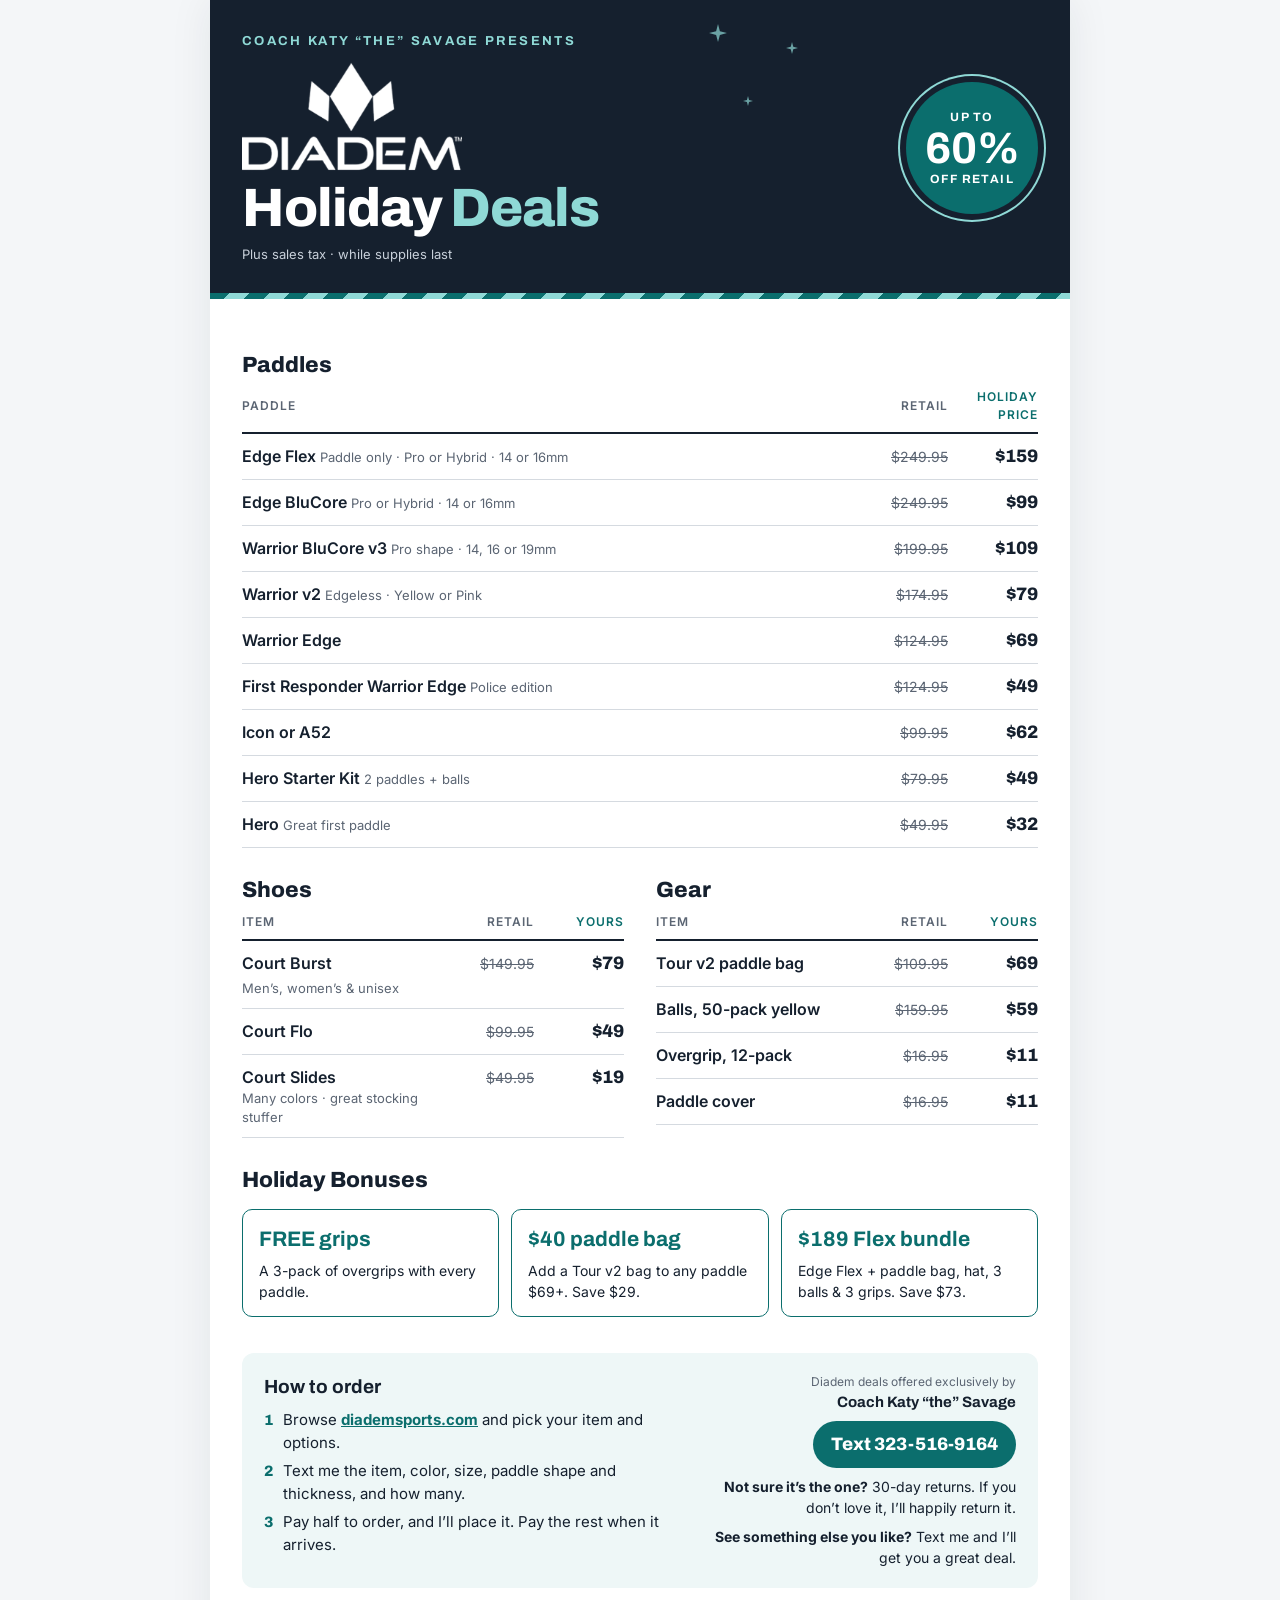
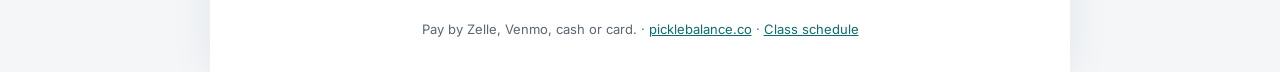
==== diadem/index.html @ 0bd2272b "Add Diadem holiday deals page and public schedule page - /diadem: holiday price sheet for Diadem gea" ====
<!DOCTYPE html>
<html lang="en">
<head>
  <meta charset="UTF-8">
  <meta name="viewport" content="width=device-width, initial-scale=1.0">
  <title>Diadem Holiday Deals | Coach Katy “the” Savage</title>
  <meta name="description" content="Holiday pricing on Diadem paddles, shoes and gear — offered exclusively by Coach Katy “the” Savage.">
  <meta property="og:title" content="Diadem Holiday Deals with Coach Katy">
  <meta property="og:description" content="Up to 60% off retail on Diadem paddles, shoes and gear. Text Coach Katy to order.">
  <meta property="og:url" content="https://picklebalance.co/diadem/">
  <link rel="preconnect" href="https://fonts.googleapis.com">
  <link rel="stylesheet" href="https://fonts.googleapis.com/css2?family=Archivo:wght@700;800&family=Inter:wght@400;500;600&display=swap">
  <!--
    SEASONAL UPDATE GUIDE
    - Season name: the <h1> and the "season" line in the header.
    - Prices: each row is <tr><td>Name <span>options</span></td><td class="was">$retail</td><td class="now">$yours</td></tr>.
    - Bonuses: the three .bonus cards.
    - "Up to X%" badge: highest discount on the page.
  -->
  <style>
    :root { --navy: #15202e; --teal: #0b6e6d; --teal-light: #8fd9d6; --mint: #eef7f7; --muted: #5b6573; --line: #d5dae0; }
    * { box-sizing: border-box; }
    body { margin: 0; font-family: Inter, system-ui, sans-serif; color: var(--navy); background: #f4f6f8; line-height: 1.5; }
    a { color: var(--teal); }
    .wrap { max-width: 860px; margin: 0 auto; background: #fff; min-height: 100vh; box-shadow: 0 0 40px rgba(21,32,46,.08); }
    header.top { position: relative; overflow: hidden; background: var(--navy); color: #fff; padding: 32px 32px 28px; display: flex; justify-content: space-between; align-items: center; gap: 24px; }
    .eyebrow { font-family: Archivo, sans-serif; font-size: 13px; font-weight: 700; letter-spacing: .18em; text-transform: uppercase; color: var(--teal-light); margin: 0 0 10px; }
    .logo { width: 220px; max-width: 60vw; height: auto; display: block; margin: 4px 0 8px; }
    h1 { margin: 0; font-family: Archivo, sans-serif; font-size: clamp(38px, 7vw, 54px); line-height: 1; font-weight: 800; letter-spacing: -.02em; }
    h1 span { color: var(--teal-light); }
    .season { font-size: 13px; color: #c8d0da; margin: 10px 0 0; }
    .badge { flex-shrink: 0; width: 132px; height: 132px; border-radius: 50%; background: var(--teal); box-shadow: 0 0 0 6px var(--navy), 0 0 0 8px var(--teal-light);
      display: flex; flex-direction: column; align-items: center; justify-content: center; font-family: Archivo, sans-serif; text-transform: uppercase; }
    .badge small { font-size: 12px; font-weight: 700; letter-spacing: .12em; }
    .badge b { font-size: 44px; line-height: 1; }
    .spark { position: absolute; opacity: .7; }
    .ribbon { height: 6px; background: repeating-linear-gradient(135deg, var(--teal) 0 14px, var(--teal-light) 14px 28px); }
    main { padding: 24px 32px 8px; }
    h2 { font-family: Archivo, sans-serif; font-size: 22px; font-weight: 800; margin: 26px 0 0; }
    table { width: 100%; border-collapse: collapse; margin-top: 6px; }
    th { font-size: 12px; font-weight: 600; text-transform: uppercase; letter-spacing: .08em; color: var(--muted); text-align: right; padding: 0 0 8px; border-bottom: 2px solid var(--navy); }
    th:first-child { text-align: left; }
    th.yours { color: var(--teal); }
    td { padding: 9px 0; border-bottom: 1px solid var(--line); vertical-align: baseline; }
    td:first-child { font-weight: 600; padding-right: 12px; }
    td span { font-weight: 400; color: var(--muted); font-size: 13px; display: inline-block; }
    td.was { text-align: right; color: var(--muted); text-decoration: line-through; font-size: 14px; width: 90px; }
    td.now { text-align: right; font-family: Archivo, sans-serif; font-weight: 800; font-size: 18px; width: 90px; }
    .two { display: grid; grid-template-columns: repeat(2, minmax(0, 1fr)); gap: 32px; }
    .bonuses { display: grid; grid-template-columns: repeat(3, minmax(0, 1fr)); gap: 12px; margin-top: 12px; }
    .bonus { border: 1.5px solid var(--teal); border-radius: 10px; padding: 14px 16px; }
    .bonus b { display: block; font-family: Archivo, sans-serif; font-size: 21px; color: var(--teal); }
    .bonus p { margin: 4px 0 0; font-size: 14px; }
    .order { margin: 28px 32px 32px; background: var(--mint); border-radius: 12px; padding: 20px 22px; display: grid; grid-template-columns: minmax(0, 1.3fr) minmax(0, 1fr); gap: 24px; }
    .order h3 { font-family: Archivo, sans-serif; font-size: 19px; margin: 0 0 8px; }
    .order ol { margin: 0; padding-left: 0; list-style: none; counter-reset: s; }
    .order li { counter-increment: s; display: flex; gap: 10px; margin: 6px 0; font-size: 15px; }
    .order li::before { content: counter(s); font-family: Archivo, sans-serif; font-weight: 800; color: var(--teal); }
    .contact { text-align: right; display: flex; flex-direction: column; align-items: flex-end; gap: 8px; font-size: 14px; }
    .by { font-size: 12px; color: var(--muted); }
    .by strong { display: block; font-family: Archivo, sans-serif; font-size: 15px; color: var(--navy); }
    .text-btn { display: inline-block; background: var(--teal); color: #fff; text-decoration: none; font-family: Archivo, sans-serif; font-weight: 800; font-size: 18px; padding: 10px 18px; border-radius: 999px; }
    footer { text-align: center; font-size: 13px; color: var(--muted); padding: 0 32px 32px; }
    @media (max-width: 640px) {
      header.top { flex-direction: column; align-items: flex-start; padding: 26px 22px; }
      .badge { width: 104px; height: 104px; position: absolute; right: 18px; top: 18px; }
      .badge b { font-size: 34px; } .badge small { font-size: 10px; }
      .eyebrow { max-width: calc(100% - 118px); }
      main { padding: 18px 20px 4px; }
      .two, .bonuses, .order { grid-template-columns: 1fr; }
      .two { gap: 0; }
      .order { margin: 24px 20px; }
      .contact { text-align: left; align-items: flex-start; }
    }
  </style>
</head>
<body>
<div class="wrap">
  <header class="top">
    <svg class="spark" aria-hidden="true" width="18" height="18" viewBox="0 0 24 24" style="left:58%;top:24px"><path d="M12 0 L14.5 9.5 L24 12 L14.5 14.5 L12 24 L9.5 14.5 L0 12 L9.5 9.5 Z" fill="#8fd9d6"/></svg>
    <svg class="spark" aria-hidden="true" width="10" height="10" viewBox="0 0 24 24" style="left:62%;top:96px"><path d="M12 0 L14.5 9.5 L24 12 L14.5 14.5 L12 24 L9.5 14.5 L0 12 L9.5 9.5 Z" fill="#8fd9d6"/></svg>
    <svg class="spark" aria-hidden="true" width="12" height="12" viewBox="0 0 24 24" style="left:67%;top:42px"><path d="M12 0 L14.5 9.5 L24 12 L14.5 14.5 L12 24 L9.5 14.5 L0 12 L9.5 9.5 Z" fill="#8fd9d6"/></svg>
    <div>
      <p class="eyebrow">Coach Katy &ldquo;the&rdquo; Savage presents</p>
      <img class="logo" src="diadem-logo.png" alt="Diadem">
      <h1>Holiday <span>Deals</span></h1>
      <p class="season">Plus sales tax &middot; while supplies last</p>
    </div>
    <div class="badge"><small>Up to</small><b>60%</b><small>off retail</small></div>
  </header>
  <div class="ribbon" aria-hidden="true"></div>

  <main>
    <h2>Paddles</h2>
    <table>
      <thead><tr><th>Paddle</th><th>Retail</th><th class="yours">Holiday price</th></tr></thead>
      <tbody>
        <tr><td>Edge Flex <span>Paddle only &middot; Pro or Hybrid &middot; 14 or 16mm</span></td><td class="was">$249.95</td><td class="now">$159</td></tr>
        <tr><td>Edge BluCore <span>Pro or Hybrid &middot; 14 or 16mm</span></td><td class="was">$249.95</td><td class="now">$99</td></tr>
        <tr><td>Warrior BluCore v3 <span>Pro shape &middot; 14, 16 or 19mm</span></td><td class="was">$199.95</td><td class="now">$109</td></tr>
        <tr><td>Warrior v2 <span>Edgeless &middot; Yellow or Pink</span></td><td class="was">$174.95</td><td class="now">$79</td></tr>
        <tr><td>Warrior Edge</td><td class="was">$124.95</td><td class="now">$69</td></tr>
        <tr><td>First Responder Warrior Edge <span>Police edition</span></td><td class="was">$124.95</td><td class="now">$49</td></tr>
        <tr><td>Icon or A52</td><td class="was">$99.95</td><td class="now">$62</td></tr>
        <tr><td>Hero Starter Kit <span>2 paddles + balls</span></td><td class="was">$79.95</td><td class="now">$49</td></tr>
        <tr><td>Hero <span>Great first paddle</span></td><td class="was">$49.95</td><td class="now">$32</td></tr>
      </tbody>
    </table>

    <div class="two">
      <div>
        <h2>Shoes</h2>
        <table>
          <thead><tr><th>Item</th><th>Retail</th><th class="yours">Yours</th></tr></thead>
          <tbody>
            <tr><td>Court Burst <span>Men&rsquo;s, women&rsquo;s &amp; unisex</span></td><td class="was">$149.95</td><td class="now">$79</td></tr>
            <tr><td>Court Flo</td><td class="was">$99.95</td><td class="now">$49</td></tr>
            <tr><td>Court Slides <span>Many colors &middot; great stocking stuffer</span></td><td class="was">$49.95</td><td class="now">$19</td></tr>
          </tbody>
        </table>
      </div>
      <div>
        <h2>Gear</h2>
        <table>
          <thead><tr><th>Item</th><th>Retail</th><th class="yours">Yours</th></tr></thead>
          <tbody>
            <tr><td>Tour v2 paddle bag</td><td class="was">$109.95</td><td class="now">$69</td></tr>
            <tr><td>Balls, 50-pack yellow</td><td class="was">$159.95</td><td class="now">$59</td></tr>
            <tr><td>Overgrip, 12-pack</td><td class="was">$16.95</td><td class="now">$11</td></tr>
            <tr><td>Paddle cover</td><td class="was">$16.95</td><td class="now">$11</td></tr>
          </tbody>
        </table>
      </div>
    </div>

    <h2>Holiday Bonuses</h2>
    <div class="bonuses">
      <div class="bonus"><b>FREE grips</b><p>A 3-pack of overgrips with every paddle.</p></div>
      <div class="bonus"><b>$40 paddle bag</b><p>Add a Tour v2 bag to any paddle $69+. Save $29.</p></div>
      <div class="bonus"><b>$189 Flex bundle</b><p>Edge Flex + paddle bag, hat, 3 balls &amp; 3 grips. Save $73.</p></div>
    </div>
  </main>

  <section class="order">
    <div>
      <h3>How to order</h3>
      <ol>
        <li><span>Browse <a href="https://diademsports.com" target="_blank" rel="noopener"><strong>diademsports.com</strong></a> and pick your item and options.</span></li>
        <li><span>Text me the item, color, size, paddle shape and thickness, and how many.</span></li>
        <li><span>Pay half to order, and I&rsquo;ll place it. Pay the rest when it arrives.</span></li>
      </ol>
    </div>
    <div class="contact">
      <div class="by">Diadem deals offered exclusively by<strong>Coach Katy &ldquo;the&rdquo; Savage</strong></div>
      <a class="text-btn" href="sms:+13235169164">Text 323-516-9164</a>
      <div><strong>Not sure it&rsquo;s the one?</strong> 30-day returns. If you don&rsquo;t love it, I&rsquo;ll happily return it.</div>
      <div><strong>See something else you like?</strong> Text me and I&rsquo;ll get you a great deal.</div>
    </div>
  </section>

  <footer>Pay by Zelle, Venmo, cash or card. &middot; <a href="../">picklebalance.co</a> &middot; <a href="../schedule/">Class schedule</a></footer>
</div>
</body>
</html>
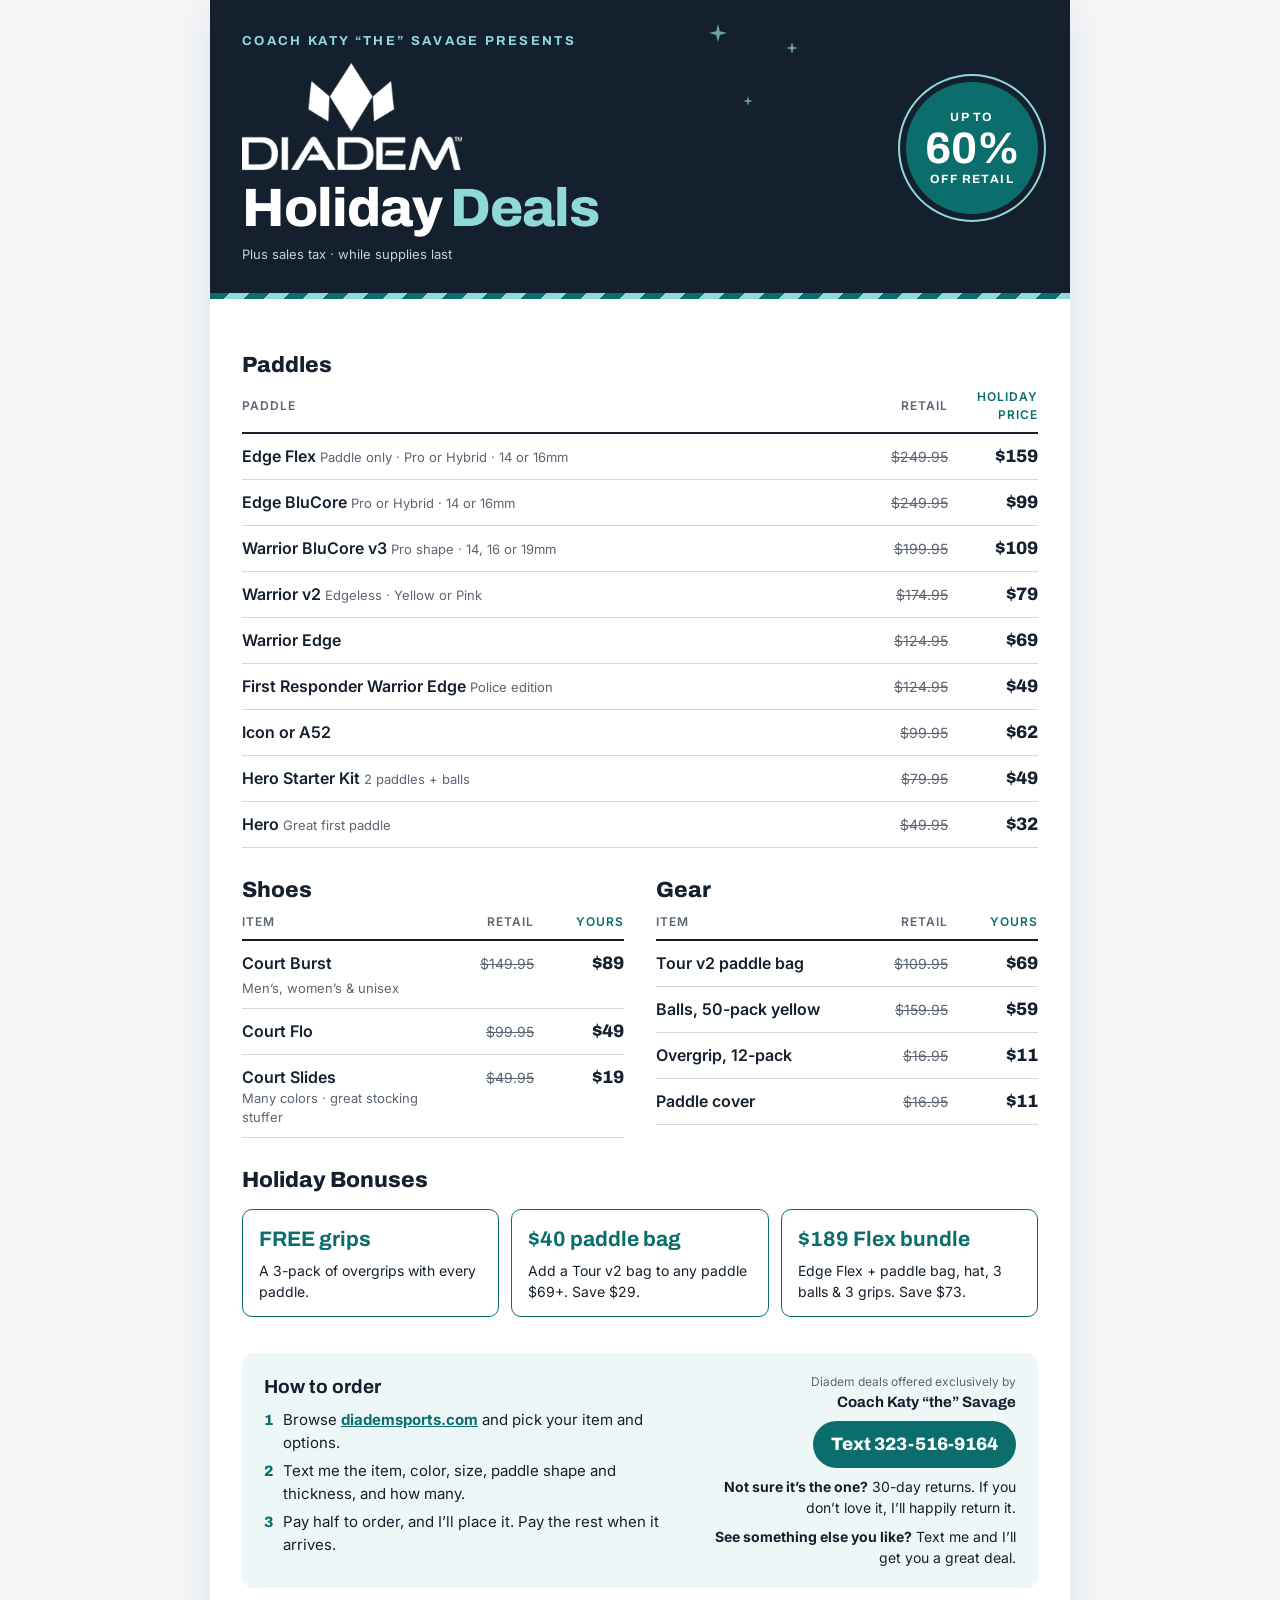
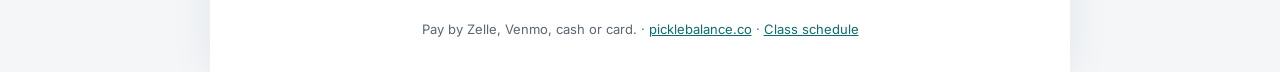
==== commit 5cf3ddbe: "Diadem page: Court Burst now $89 Co-Authored-By: Claude Opus 5.5 <noreply@anthropic.com> Claude-Sess" ====
--- a/diadem/index.html
+++ b/diadem/index.html
@@ -113,7 +113,7 @@
         <table>
           <thead><tr><th>Item</th><th>Retail</th><th class="yours">Yours</th></tr></thead>
           <tbody>
-            <tr><td>Court Burst <span>Men&rsquo;s, women&rsquo;s &amp; unisex</span></td><td class="was">$149.95</td><td class="now">$79</td></tr>
+            <tr><td>Court Burst <span>Men&rsquo;s, women&rsquo;s &amp; unisex</span></td><td class="was">$149.95</td><td class="now">$89</td></tr>
             <tr><td>Court Flo</td><td class="was">$99.95</td><td class="now">$49</td></tr>
             <tr><td>Court Slides <span>Many colors &middot; great stocking stuffer</span></td><td class="was">$49.95</td><td class="now">$19</td></tr>
           </tbody>
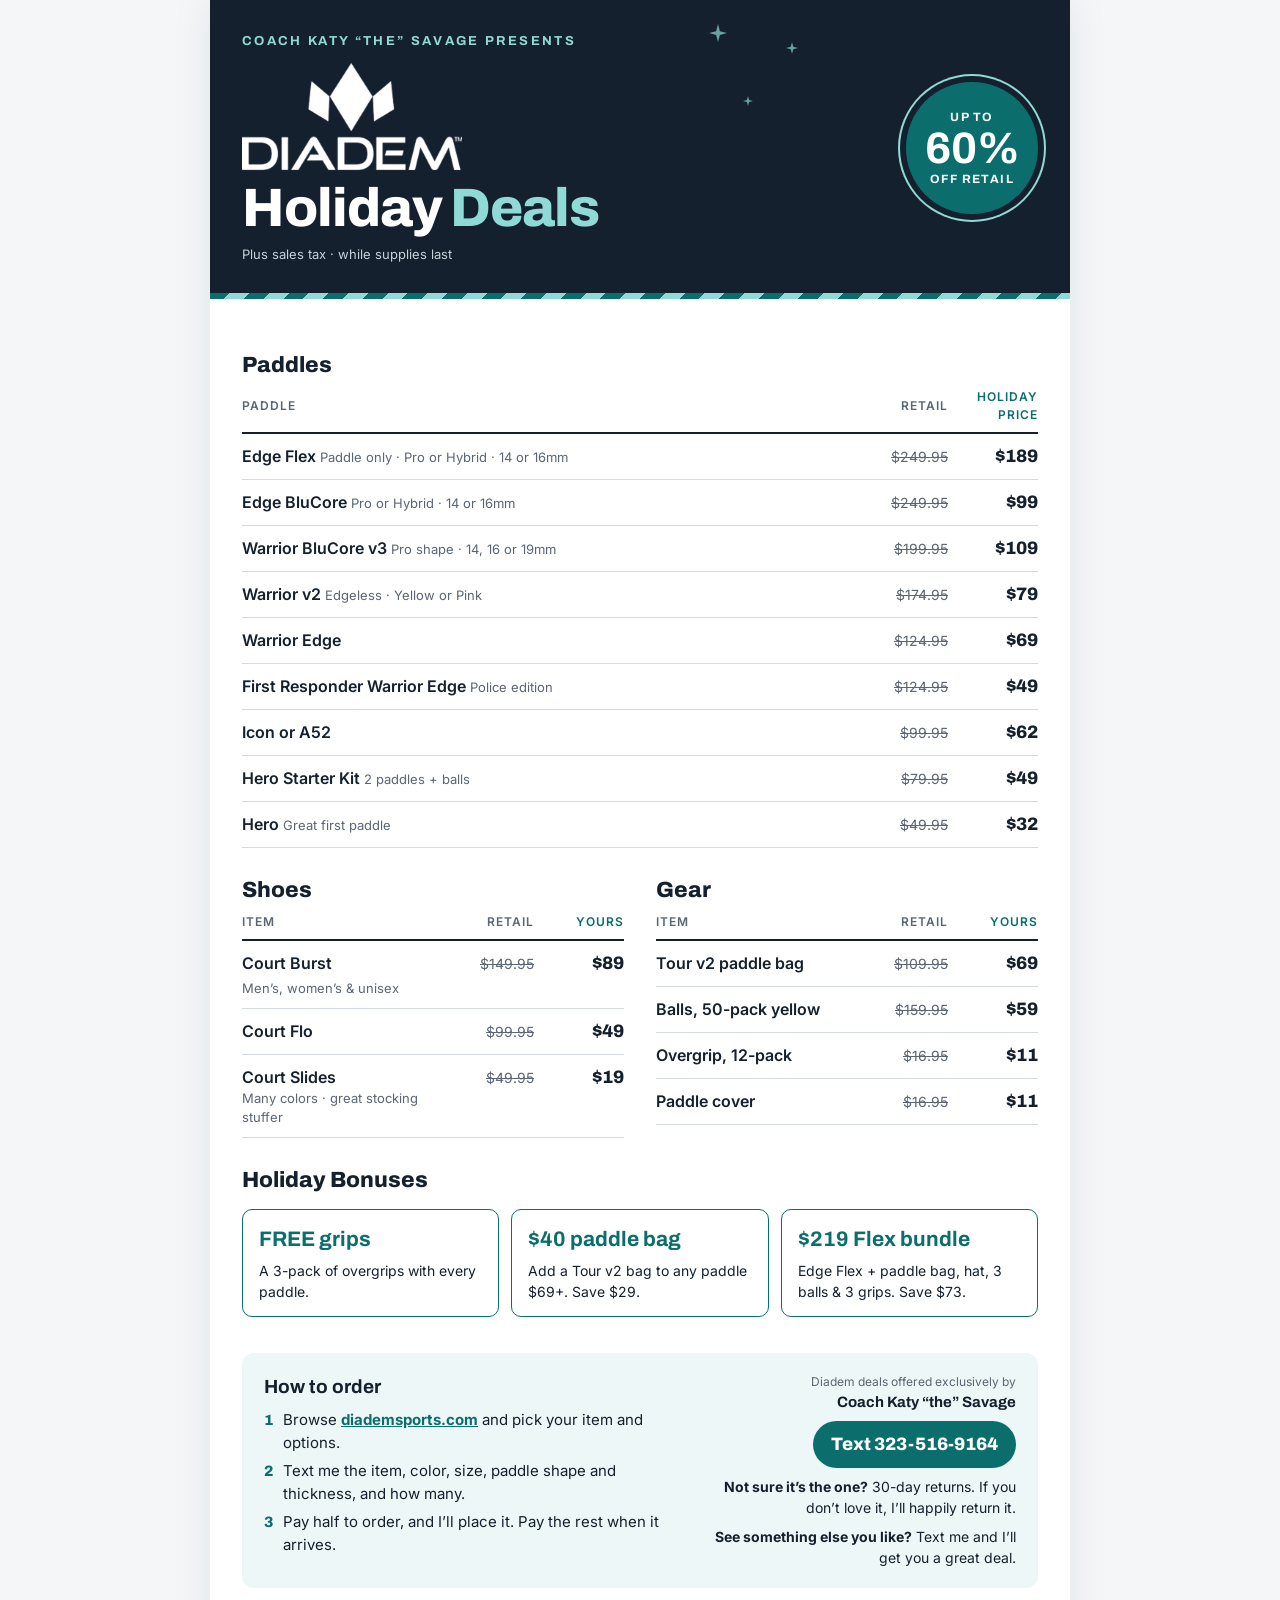
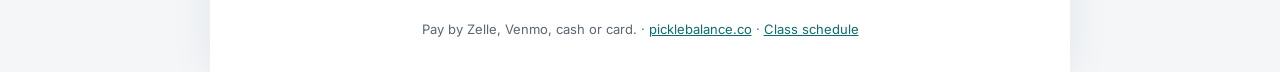
==== commit 90787043: "Diadem page: Edge Flex $189, Flex bundle $219 Co-Authored-By: Claude Opus 5.5 <noreply@anthropic.com" ====
--- a/diadem/index.html
+++ b/diadem/index.html
@@ -95,7 +95,7 @@
     <table>
       <thead><tr><th>Paddle</th><th>Retail</th><th class="yours">Holiday price</th></tr></thead>
       <tbody>
-        <tr><td>Edge Flex <span>Paddle only &middot; Pro or Hybrid &middot; 14 or 16mm</span></td><td class="was">$249.95</td><td class="now">$159</td></tr>
+        <tr><td>Edge Flex <span>Paddle only &middot; Pro or Hybrid &middot; 14 or 16mm</span></td><td class="was">$249.95</td><td class="now">$189</td></tr>
         <tr><td>Edge BluCore <span>Pro or Hybrid &middot; 14 or 16mm</span></td><td class="was">$249.95</td><td class="now">$99</td></tr>
         <tr><td>Warrior BluCore v3 <span>Pro shape &middot; 14, 16 or 19mm</span></td><td class="was">$199.95</td><td class="now">$109</td></tr>
         <tr><td>Warrior v2 <span>Edgeless &middot; Yellow or Pink</span></td><td class="was">$174.95</td><td class="now">$79</td></tr>
@@ -137,7 +137,7 @@
     <div class="bonuses">
       <div class="bonus"><b>FREE grips</b><p>A 3-pack of overgrips with every paddle.</p></div>
       <div class="bonus"><b>$40 paddle bag</b><p>Add a Tour v2 bag to any paddle $69+. Save $29.</p></div>
-      <div class="bonus"><b>$189 Flex bundle</b><p>Edge Flex + paddle bag, hat, 3 balls &amp; 3 grips. Save $73.</p></div>
+      <div class="bonus"><b>$219 Flex bundle</b><p>Edge Flex + paddle bag, hat, 3 balls &amp; 3 grips. Save $73.</p></div>
     </div>
   </main>
 
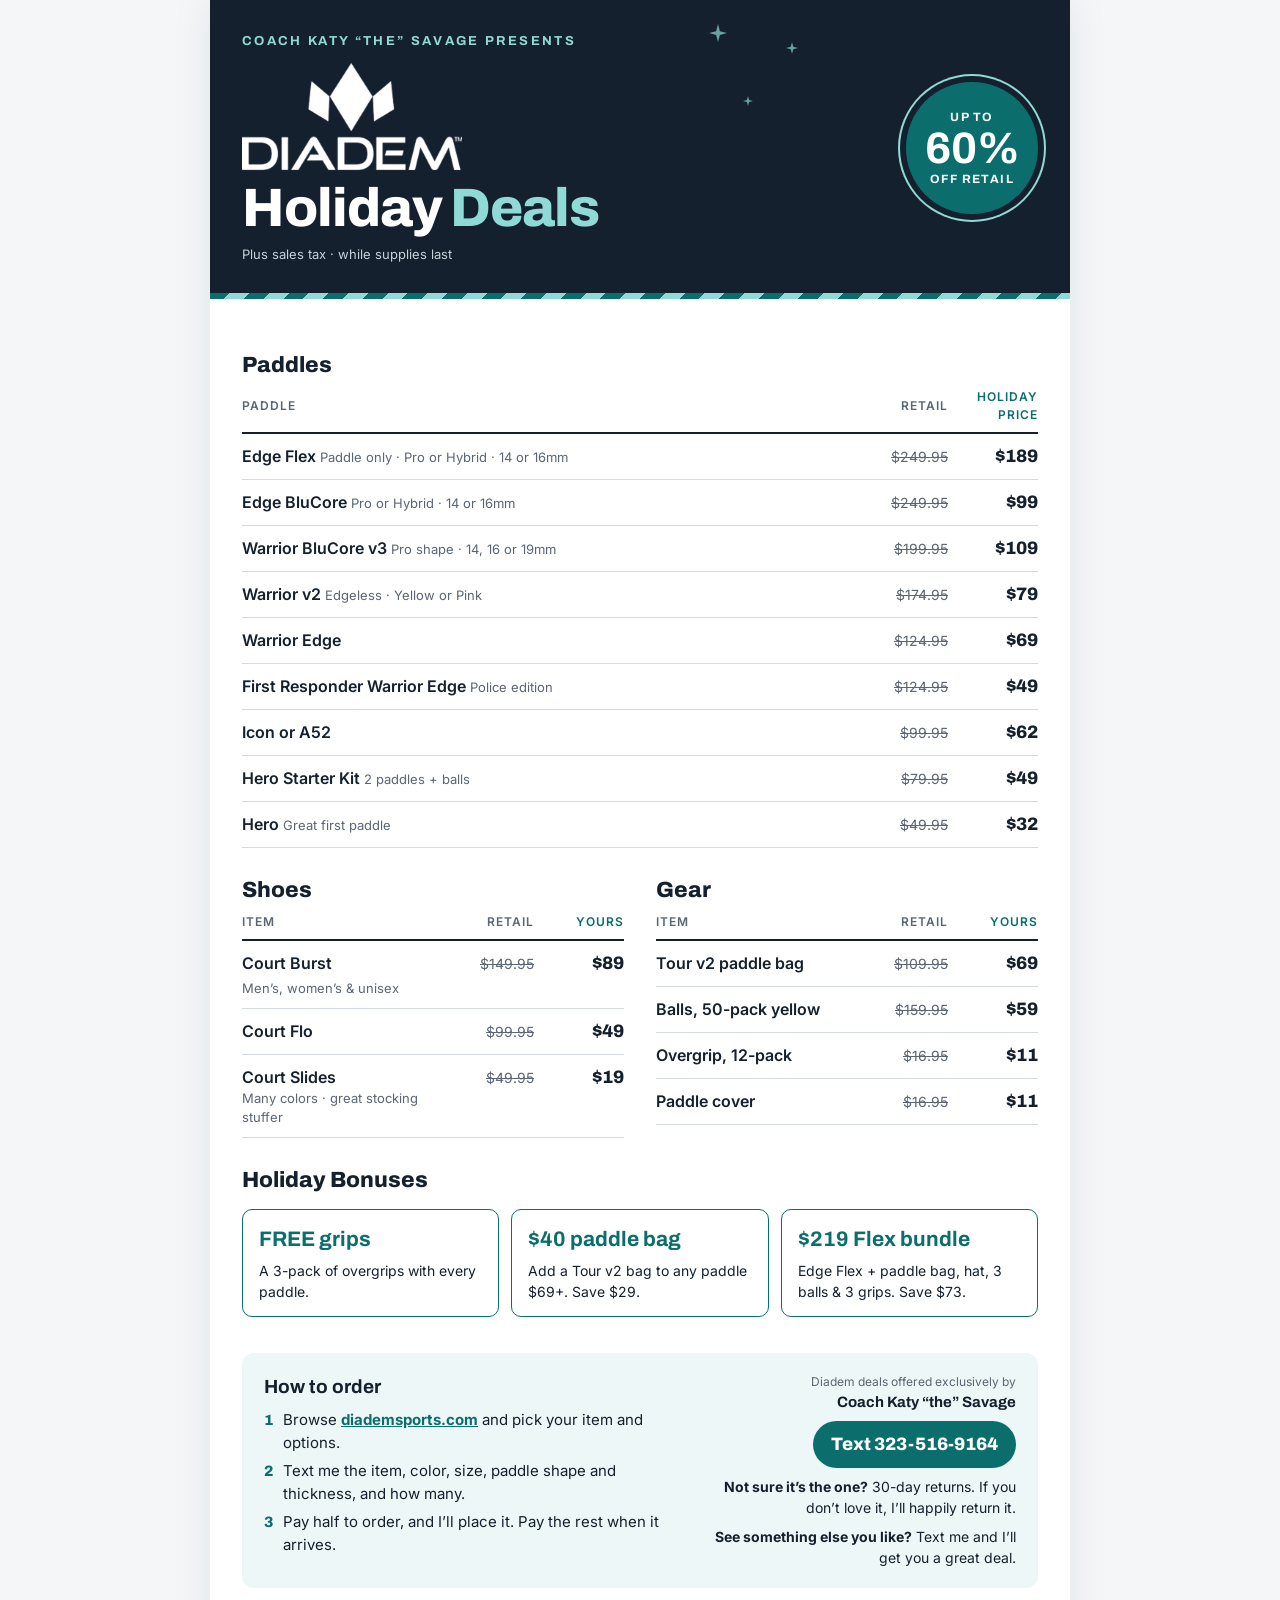
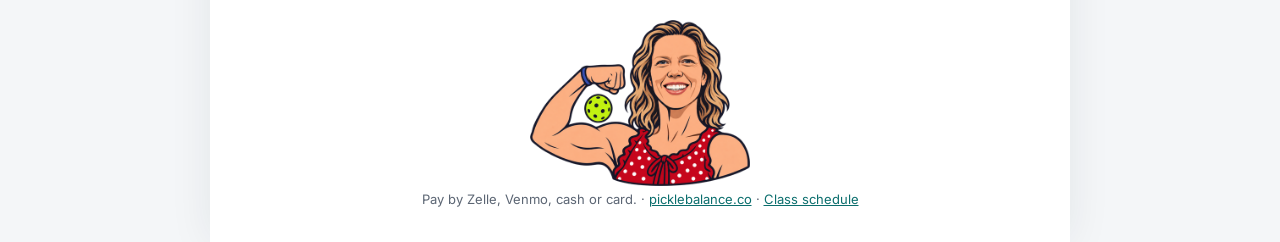
==== commit 13ea1eaa: "Add Coach Katy flex logo to the top bar and page footers Small next to 'Pickle-Balance' in the top b" ====
--- a/diadem/index.html
+++ b/diadem/index.html
@@ -3,6 +3,9 @@
 <head>
   <meta charset="UTF-8">
   <meta name="viewport" content="width=device-width, initial-scale=1.0">
+  <link rel="icon" href="/favicon.ico" sizes="any">
+  <link rel="icon" type="image/png" sizes="32x32" href="/favicon-32x32.png">
+  <link rel="apple-touch-icon" href="/apple-touch-icon.png">
   <title>Diadem Holiday Deals | Coach Katy “the” Savage</title>
   <meta name="description" content="Holiday pricing on Diadem paddles, shoes and gear — offered exclusively by Coach Katy “the” Savage.">
   <meta property="og:title" content="Diadem Holiday Deals with Coach Katy">
@@ -158,6 +161,7 @@
     </div>
   </section>
 
+  <img class="footer-logo" src="../images/katy-flex-logo.png" alt="Coach Katy &ldquo;the&rdquo; Savage flexing with a pickleball" width="220" height="166" style="display:block;margin:28px auto 4px;width:220px;height:auto">
   <footer>Pay by Zelle, Venmo, cash or card. &middot; <a href="../">picklebalance.co</a> &middot; <a href="../schedule/">Class schedule</a></footer>
 </div>
 </body>
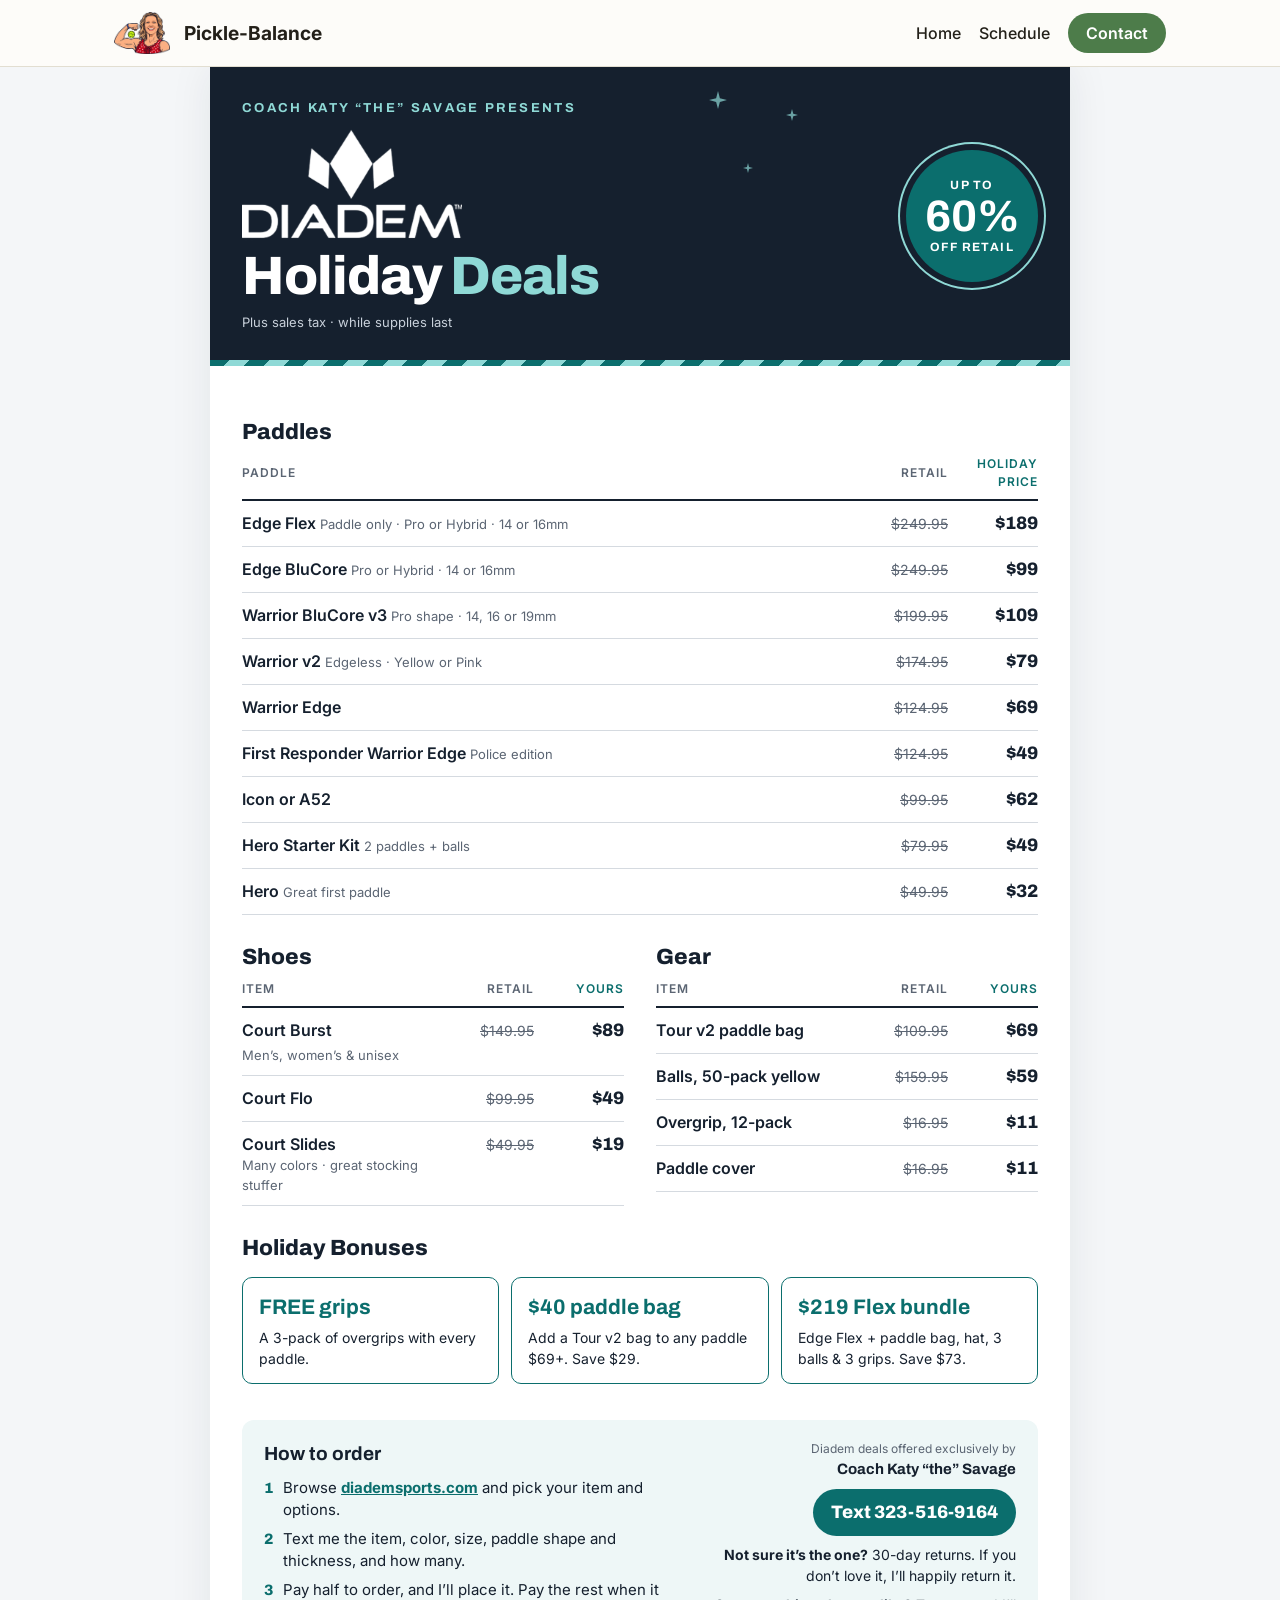
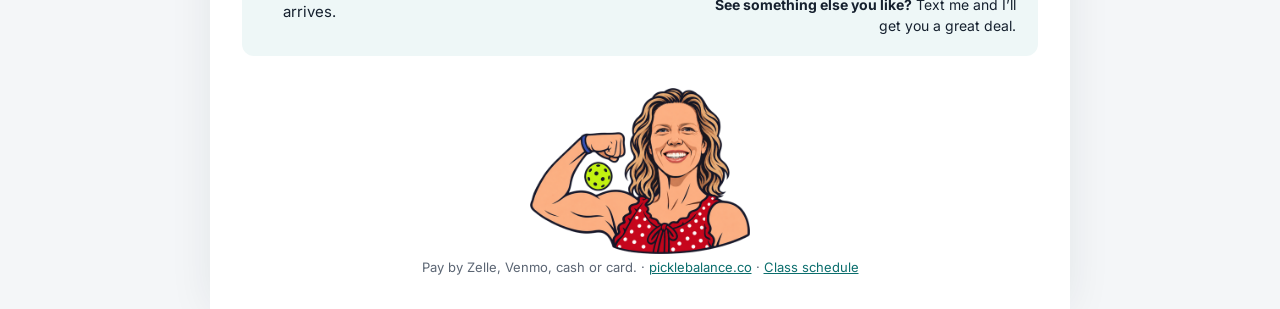
==== commit c37456a4: "Top-bar spacing, teal newsletter accents, top bar on Diadem page - More room between the top-bar log" ====
--- a/diadem/index.html
+++ b/diadem/index.html
@@ -75,9 +75,41 @@
       .order { margin: 24px 20px; }
       .contact { text-align: left; align-items: flex-start; }
     }
+    /* Site top bar (same look as the rest of picklebalance.co) */
+    .site-bar { position: sticky; top: 0; z-index: 100; background: #fdfcf9; border-bottom: 1px solid #e2ded1; }
+    .site-bar nav { max-width: 1100px; margin: 0 auto; padding: 12px 24px; display: flex; align-items: center; justify-content: space-between; gap: 12px; }
+    .site-bar .brand { white-space: nowrap; display: inline-flex; align-items: center; gap: 14px; font-weight: 700; font-size: 1.2rem; color: #232019; text-decoration: none; }
+    .site-bar .brand img { width: 56px; height: auto; display: block; }
+    .site-bar .links { display: flex; align-items: center; gap: 18px; }
+    .site-bar .links a { color: #232019; text-decoration: none; font-weight: 500; }
+    .site-bar .links a.cta { background: #4d7c4a; color: #fff; padding: 8px 18px; border-radius: 999px; font-weight: 600; }
+    @media (max-width: 640px) {
+      .site-bar nav { padding: 10px 16px; }
+      .site-bar .brand { font-size: 1.05rem; gap: 10px; }
+      .site-bar .brand img { width: 46px; }
+      .site-bar .links { gap: 12px; font-size: .95rem; }
+      .site-bar .links a.home { display: none; }
+      .site-bar .links a.cta { padding: 7px 14px; }
+    }
+    @media (max-width: 380px) {
+      .site-bar .brand { gap: 8px; font-size: .98rem; }
+      .site-bar .brand img { width: 38px; }
+      .site-bar .links { gap: 10px; font-size: .9rem; }
+      .site-bar .links a.cta { padding: 6px 12px; }
+    }
   </style>
 </head>
 <body>
+<header class="site-bar">
+  <nav>
+    <a href="../" class="brand"><img src="../images/katy-flex-logo-sm.png" alt="" width="64" height="48">Pickle-Balance</a>
+    <div class="links">
+      <a href="../" class="home">Home</a>
+      <a href="../schedule/">Schedule</a>
+      <a href="../#contact" class="cta">Contact</a>
+    </div>
+  </nav>
+</header>
 <div class="wrap">
   <header class="top">
     <svg class="spark" aria-hidden="true" width="18" height="18" viewBox="0 0 24 24" style="left:58%;top:24px"><path d="M12 0 L14.5 9.5 L24 12 L14.5 14.5 L12 24 L9.5 14.5 L0 12 L9.5 9.5 Z" fill="#8fd9d6"/></svg>
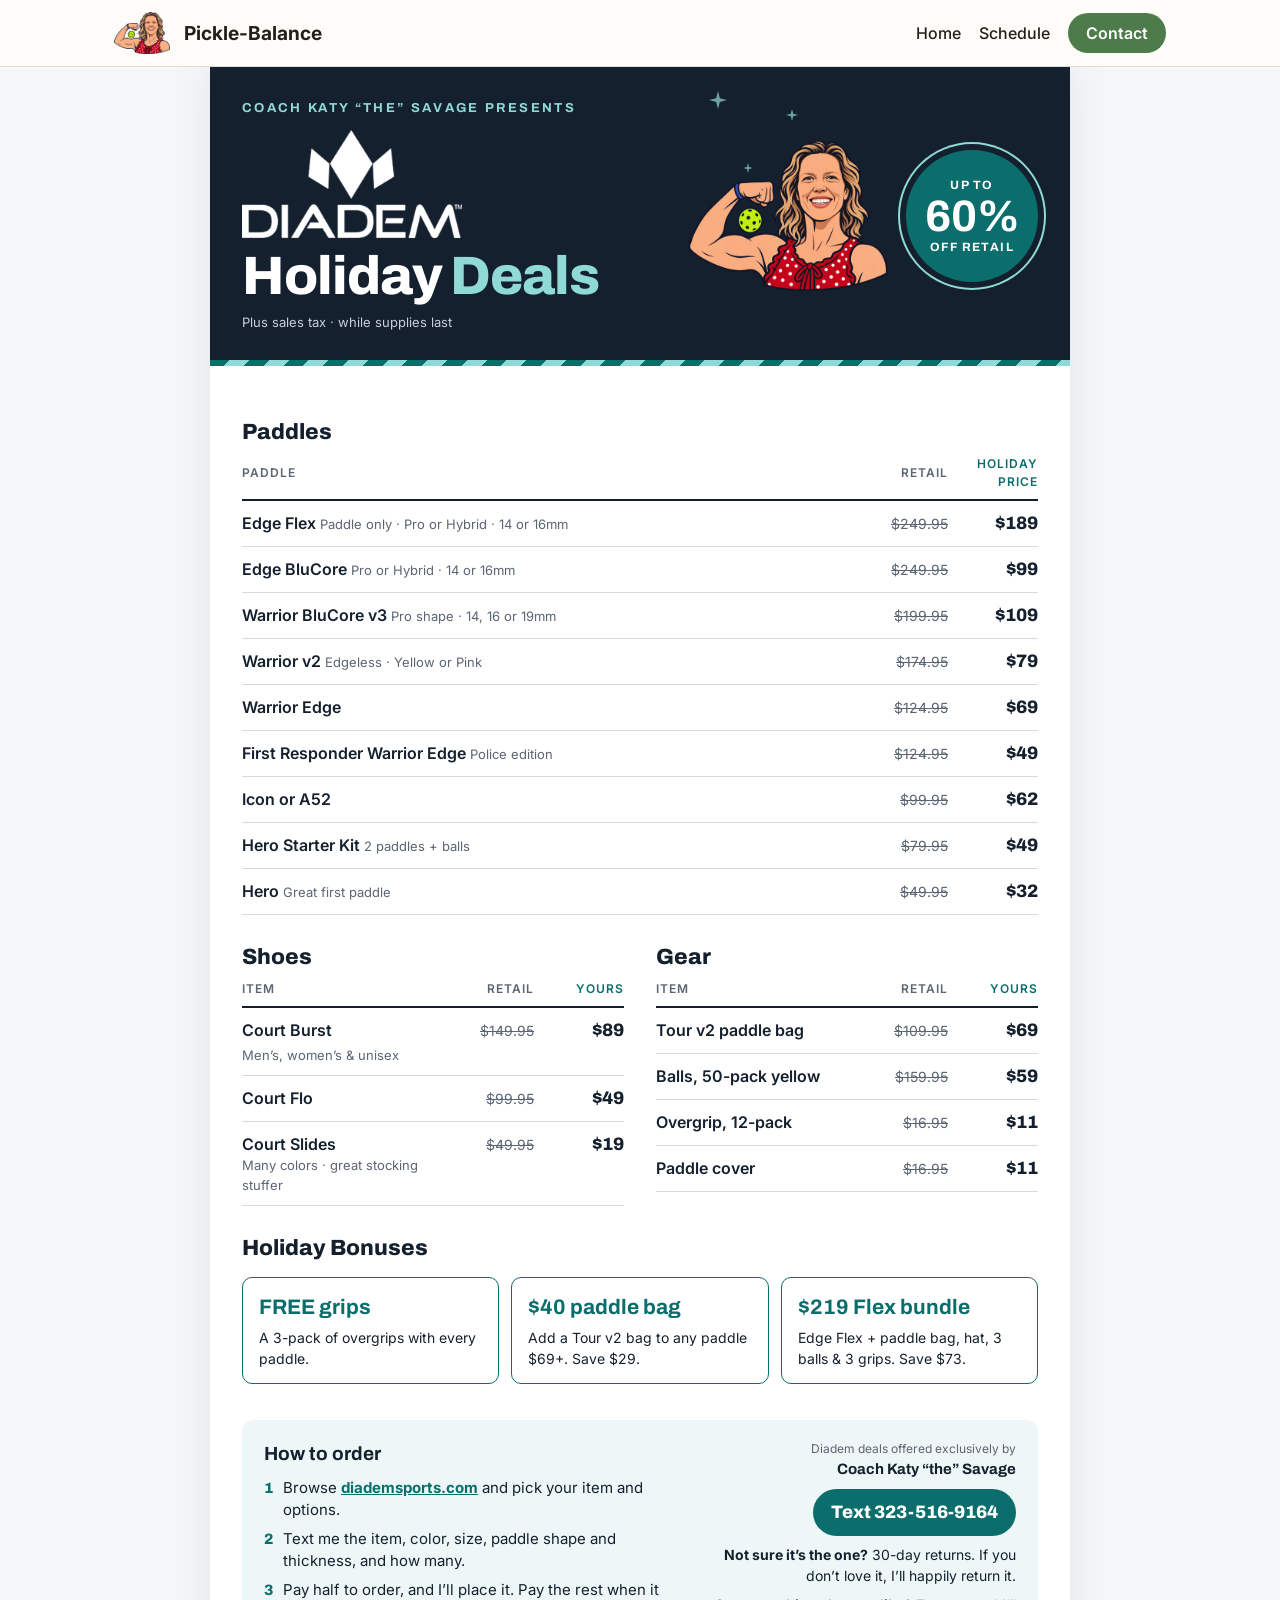
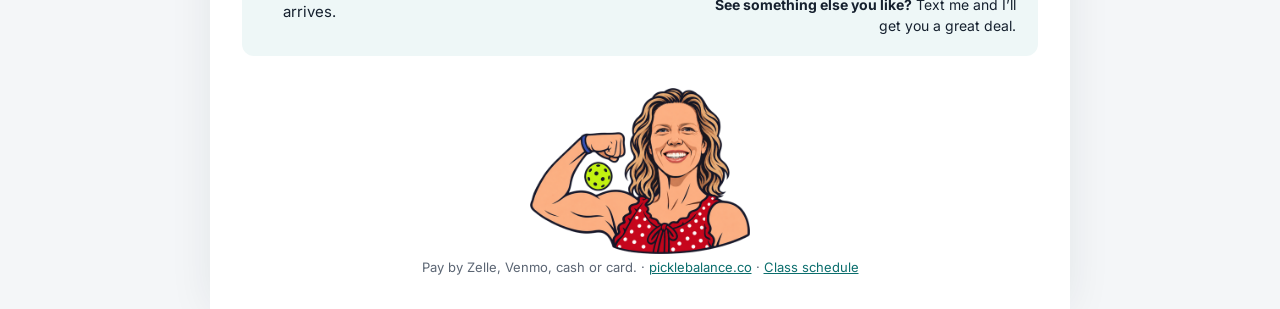
==== commit 5a3bde24: "Diadem page: add Coach Katy flex logo to the header Beside the 'Up to 60%' badge on desktop; tucked " ====
--- a/diadem/index.html
+++ b/diadem/index.html
@@ -97,6 +97,12 @@
       .site-bar .links { gap: 10px; font-size: .9rem; }
       .site-bar .links a.cta { padding: 6px 12px; }
     }
+    .hdr-right { display: flex; align-items: center; gap: 18px; flex-shrink: 0; position: relative; z-index: 1; }
+    .katy-logo { width: 200px; height: auto; display: block; }
+    @media (max-width: 640px) {
+      .hdr-right { position: static; align-self: flex-end; margin: -58px -8px -14px 0; }
+      .katy-logo { width: 132px; }
+    }
   </style>
 </head>
 <body>
@@ -121,7 +127,10 @@
       <h1>Holiday <span>Deals</span></h1>
       <p class="season">Plus sales tax &middot; while supplies last</p>
     </div>
-    <div class="badge"><small>Up to</small><b>60%</b><small>off retail</small></div>
+    <div class="hdr-right">
+      <img class="katy-logo" src="../images/katy-flex-logo.png" alt="Coach Katy &ldquo;the&rdquo; Savage flexing with a pickleball" width="520" height="392">
+      <div class="badge"><small>Up to</small><b>60%</b><small>off retail</small></div>
+    </div>
   </header>
   <div class="ribbon" aria-hidden="true"></div>
 
